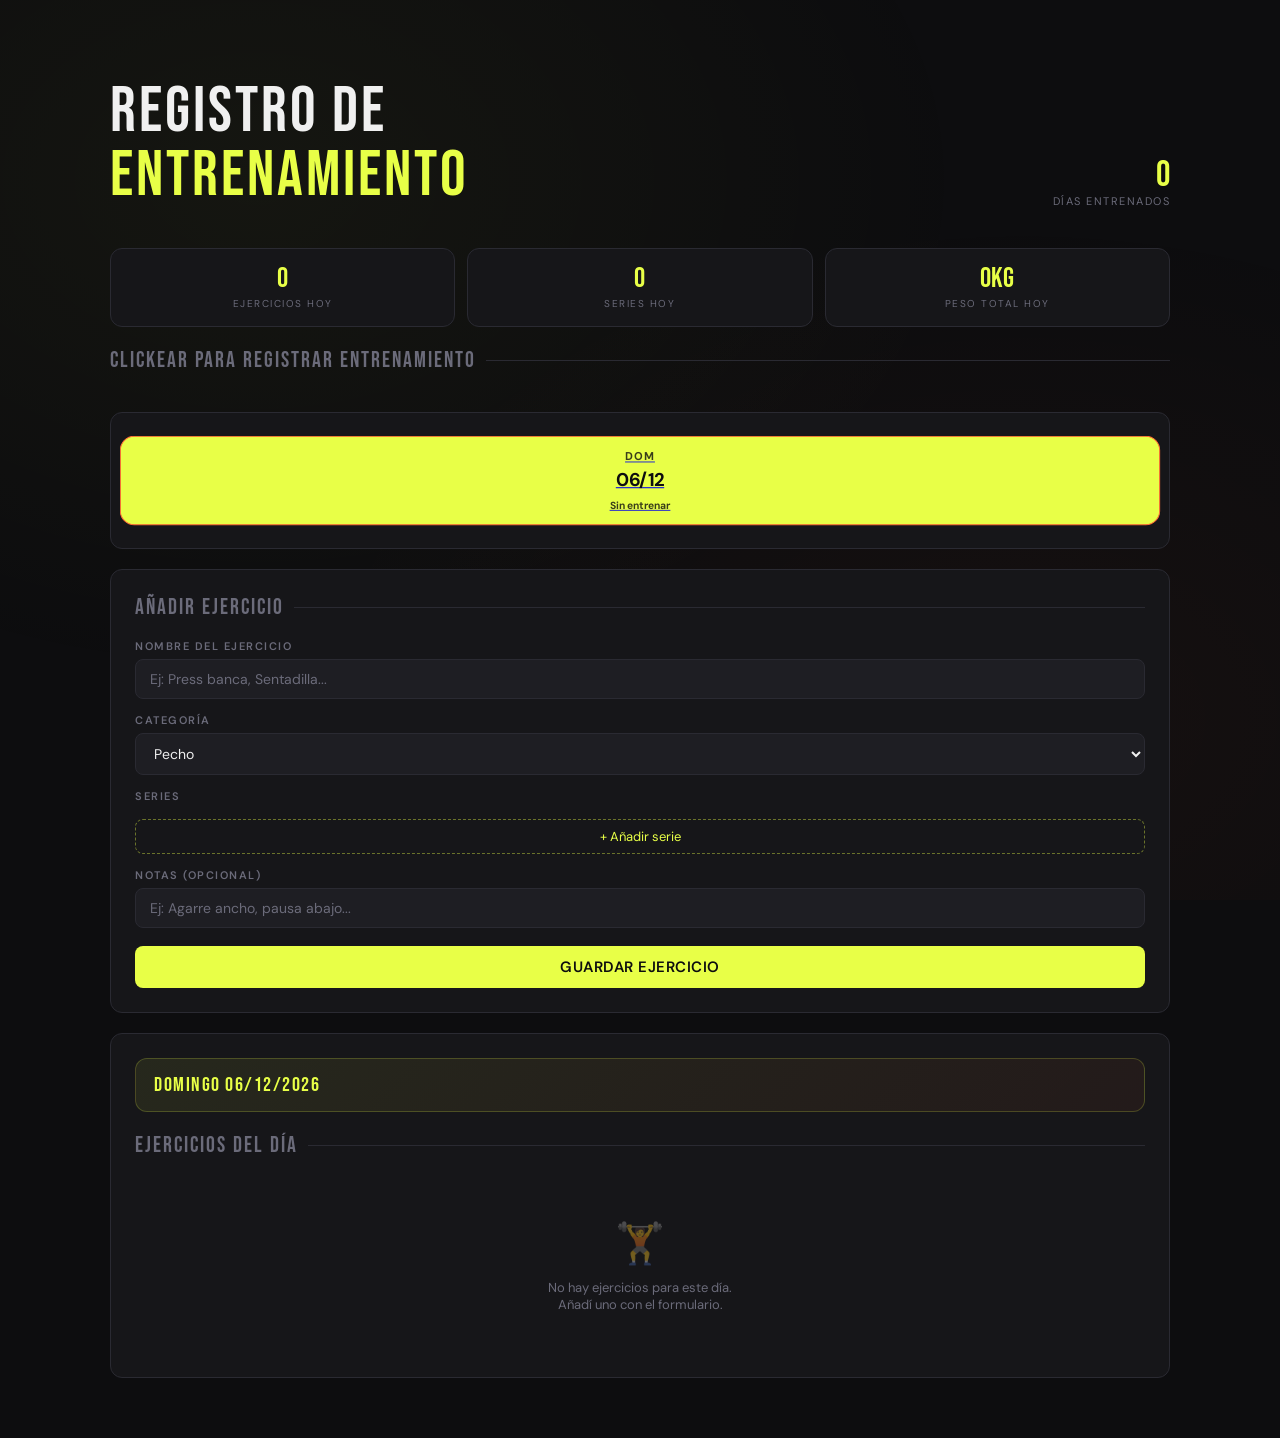
==== index.html @ 13c79526 "Saque del link el título registrar entrenamiento" ====
<!DOCTYPE html>
<html lang="es">
<head>
<meta charset="UTF-8" />
<meta name="viewport" content="width=device-width, initial-scale=1.0"/>
<title>SaveTraining</title>
<link href="https://fonts.googleapis.com/css2?family=Bebas+Neue&family=DM+Sans:wght@300;400;500;600&display=swap" rel="stylesheet"/>
<link rel="stylesheet" href="./styles.css">
</head>
<body>

<div class="app">
<header>
    <div class="logo">REGISTRO DE<span><br>ENTRENAMIENTO</span></div>
    <div class="header-stat">
    <div class="count" id="totalDays">0</div>
    <div class="label">Días entrenados</div>
    </div>
</header>

<div class="stats-bar">
    <div class="stat-pill">
    <div class="val" id="statExercises">0</div>
    <div class="lbl">Ejercicios hoy</div>
    </div>
    <div class="stat-pill">
    <div class="val" id="statSets">0</div>
    <div class="lbl">Series hoy</div>
    </div>
    <div class="stat-pill">
    <div class="val" id="statWeight">0kg</div>
    <div class="lbl">Peso total hoy</div>
    </div>
</div>

<div class="grid">
    <div class="section-title">Clickear para registrar entrenamiento</div>
    <a href="pages/registrarEntrenamiento.html">    
<div class="card" id="cardFecha">
    <div class="cal-grid" id="calGrid"></div>
</div>
</a>                                             



<div class="card">
    <div class="section-title">Añadir Ejercicio</div>
    <div class="form-group">
        <label>Nombre del ejercicio</label>
        <input type="text" id="exName" placeholder="Ej: Press banca, Sentadilla..."/>
</div>

    <div class="form-group">
        <label>Categoría</label>
        <select id="exCategory">
        <option value="Pecho">Pecho</option>
        <option value="Espalda">Espalda</option>
        <option value="Piernas">Piernas</option>
        <option value="Hombros">Hombros</option>
        <option value="Bíceps">Bíceps</option>
        <option value="Tríceps">Tríceps</option>
        <option value="Core">Core</option>
        <option value="Cardio">Cardio</option>
        <option value="Otro">Otro</option>
        </select>
    </div>

    <div class="form-group">
        <label>Series</label>
        <div class="sets-builder" id="setsBuilder"></div>
        <button class="btn-add-set" id="addSetBtn">+ Añadir serie</button>
    </div>

    <div class="form-group">
        <label>Notas (opcional)</label>
        <input type="text" id="exNotes" placeholder="Ej: Agarre ancho, pausa abajo..."/>
    </div>

    <button class="btn btn-primary" id="saveExBtn">GUARDAR EJERCICIO</button>
    </div>
</div>

<div class="card card-full" style="margin-top: 20px;">
    <div class="date-banner" id="dateBanner">
    <div class="date-label" id="selectedDateLabel">Selecciona un día</div>
    <div class="date-badge" id="trainedBadge" style="display:none">✓ DÍA ENTRENADO</div>
    </div>
    <div class="section-title">Ejercicios del día</div>
    <div class="exercise-list" id="exerciseList">
    <div class="empty-state">
        <div class="empty-icon">📅</div>
        <p>Selecciona un día en el calendario para ver o añadir ejercicios</p>
    </div>
    </div>
</div>
</div>

<!-- MODAL EDITAR -->
<div class="modal-overlay" id="editModal">
<div class="modal">
    <div class="modal-title">EDITAR EJERCICIO</div>
    <div class="form-group">
    <label>Nombre</label>
    <input type="text" id="editName"/>
    </div>
    <div class="form-group">
    <label>Categoría</label>
    <select id="editCategory">
        <option value="Pecho">Pecho</option>
        <option value="Espalda">Espalda</option>
        <option value="Piernas">Piernas</option>
        <option value="Hombros">Hombros</option>
        <option value="Bíceps">Bíceps</option>
        <option value="Tríceps">Tríceps</option>
        <option value="Core">Core</option>
        <option value="Cardio">Cardio</option>
        <option value="Otro">Otro</option>
    </select>
    </div>
    <div class="form-group">
    <label>Series</label>
    <div class="sets-builder" id="editSetsBuilder"></div>
    <button class="btn-add-set" id="editAddSetBtn">+ Añadir serie</button>
    </div>
    <div class="form-group">
    <label>Notas</label>
    <input type="text" id="editNotes"/>
    </div>
    <div class="modal-actions">
    <button class="btn btn-secondary" id="cancelEdit">Cancelar</button>
    <button class="btn btn-primary" style="flex:2" id="confirmEdit">GUARDAR CAMBIOS</button>
    </div>
</div>
</div>

<div class="toast" id="toast"></div>

<script src="./main.js"></script>
</body>
</html>
---- styles.css ----
:root {
--bg: #0d0d0f;
--surface: #161619;
--surface2: #1e1e23;
--border: #2a2a32;
--accent: #e8ff47;
--accent2: #ff6b35;
--text: #f0f0f0;
--text-muted: #6b6b7a;
--green: #4ade80;
--red: #f87171;
--radius: 12px;

    }

    * { box-sizing: border-box; margin: 0; padding: 0; }

    body {
    background: var(--bg);
    color: var(--text);
    font-family: 'DM Sans', sans-serif;
    min-height: 100vh;
    overflow-x: hidden;
    }

    body::before {
    content: '';
    position: fixed;
    inset: 0;
    background: radial-gradient(ellipse at 20% 20%, rgba(232,255,71,0.04) 0%, transparent 50%),
    radial-gradient(ellipse at 80% 80%, rgba(255,107,53,0.04) 0%, transparent 50%);
    pointer-events: none;
    z-index: 0;
    }

    .app {
    position: relative;
    z-index: 1;
    max-width: 1100px;
    margin: 0 auto;
    padding: 80px 20px 60px;
    }

    header {
    display: flex;
    align-items: flex-end;
    justify-content: space-between;
    margin-bottom: 40px;
    flex-wrap: wrap;
    gap: 12px;
    }

    .logo {
    font-family: 'Bebas Neue', sans-serif;
    font-size: clamp(38px, 7vw, 64px);
    letter-spacing: 3px;
    line-height: 1;
    color: var(--text);
    }

    .logo span { color: var(--accent); }

    .header-stat { text-align: right; }

    .header-stat .count {
    font-family: 'Bebas Neue', sans-serif;
    font-size: 36px;
    color: var(--accent);
    line-height: 1;
    }

    .header-stat .label {
    font-size: 11px;
    color: var(--text-muted);
    text-transform: uppercase;
    letter-spacing: 1.5px;
    }

    .grid {
    display: grid;
    grid-template-columns: 1fr;
    gap: 20px;
    }

    @media (max-width: 700px) {
    .grid { grid-template-columns: 1fr; }
    }

    .card {
    background: var(--surface);
    border: 1px solid var(--border);
    border-radius: var(--radius);
    padding: 24px;
    }

    .card-full { grid-column: 1 / -1; 
    }

    .section-title {
    font-family: 'Bebas Neue', sans-serif;
    font-size: 22px;
    letter-spacing: 2px;
    color: var(--text-muted);
    margin-bottom: 18px;
    display: flex;
    align-items: center;
    gap: 10px;
    }

    .section-title::after {
    content: '';
    flex: 1;
    height: 1px;
    background: var(--border);
    }

    .calendar-header {
    display: flex;
    align-items: center;
    justify-content: space-between;
    margin-bottom: 16px;
    }

    .cal-nav {
    background: var(--surface2);
    border: 1px solid var(--border);
    color: var(--text);
    width: 32px;
    height: 32px;
    border-radius: 8px;
    cursor: pointer;
    font-size: 16px;
    display: flex;
    align-items: center;
    justify-content: center;
    transition: all 0.15s;
    }

    .cal-nav:hover {
    border-color: var(--accent);
    color: var(--accent);
    }

    .cal-month {
    font-family: 'Bebas Neue', sans-serif;
    font-size: 22px;
    letter-spacing: 2px;
    color: var(--text);
    }

    .cal-grid {
    display: flex;
    flex-direction: column;
    gap: 10px;
}

    .cal-day-name {
    text-align: center;
    font-size: 10px;
    color: var(--text-muted);
    text-transform: uppercase;
    letter-spacing: 1px;
    padding: 4px 0 8px;
    font-weight: 600;
    }

    .cal-day {
    width: 100%;
    min-height: auto;
    display: flex;
    flex-direction: column;
    align-items: center;
    justify-content: center;

    background: var(--surface2);
    border: 1px solid var(--border);
    border-radius: 14px;
    cursor: pointer;
    transition: all 0.15s ease;
}

    .cal-day:hover {
    border-color: var(--accent);
    transform: translateY(-2px);
}

    .cal-day.empty { cursor: default; }

    .cal-day.trained {
    background: rgba(232,255,71,0.15);
    border-color: var(--accent);
    color: var(--accent);
    font-weight: 600;
    }

    .cal-day.trained::after {
    content: '●';
    position: absolute;
    bottom: 3px;
    font-size: 5px;
    color: var(--accent);
    }

    .cal-day.today {
    border-color: var(--accent2);
    color: var(--accent2);
    }

    .cal-day.selected {
    background: var(--accent);
    color: #0d0d0f;
    font-weight: 700;
    border-color: var(--accent);
    }

    .cal-day.selected::after { display: none; }

    .form-group { margin-bottom: 14px; }

    label {
    display: block;
    font-size: 11px;
    color: var(--text-muted);
    text-transform: uppercase;
    letter-spacing: 1.5px;
    margin-bottom: 6px;
    font-weight: 600;
    }

    input, select, textarea {
    width: 100%;
    background: var(--surface2);
    border: 1px solid var(--border);
    border-radius: 8px;
    color: var(--text);
    font-family: 'DM Sans', sans-serif;
    font-size: 14px;
    padding: 10px 14px;
    transition: border-color 0.15s;
    outline: none;
    }

    input:focus, select:focus, textarea:focus {
    border-color: var(--accent);
    }

    input::placeholder { color: var(--text-muted); }
    select option { background: var(--surface2); }

    .form-row {
    display: grid;
    grid-template-columns: 1fr 1fr 1fr;
    gap: 10px;
    }

    @media (max-width: 500px) {
    .form-row { grid-template-columns: 1fr 1fr; }
    }

    .btn {
    padding: 11px 22px;
    border-radius: 8px;
    border: none;
    cursor: pointer;
    font-family: 'DM Sans', sans-serif;
    font-size: 14px;
    font-weight: 600;
    transition: all 0.15s;
    letter-spacing: 0.5px;
    }

    .btn-primary {
    background: var(--accent);
    color: #0d0d0f;
    width: 100%;
    margin-top: 4px;
    font-size: 15px;
    }

    .btn-primary:hover {
    background: #d4eb30;
    transform: translateY(-1px);
    }

    .btn-sm {
    padding: 5px 12px;
    font-size: 12px;
    border-radius: 6px;
    }

    .btn-danger {
    background: rgba(248,113,113,0.12);
    color: var(--red);
    border: 1px solid rgba(248,113,113,0.25);
    }

    .btn-danger:hover { background: rgba(248,113,113,0.2); }

    .btn-edit {
    background: rgba(232,255,71,0.1);
    color: var(--accent);
    border: 1px solid rgba(232,255,71,0.2);
    }

    .btn-edit:hover { background: rgba(232,255,71,0.2); }

    .date-banner {
    background: linear-gradient(135deg, rgba(232,255,71,0.08), rgba(255,107,53,0.06));
    border: 1px solid rgba(232,255,71,0.2);
    border-radius: var(--radius);
    padding: 14px 18px;
    margin-bottom: 20px;
    display: flex;
    align-items: center;
    justify-content: space-between;
    flex-wrap: wrap;
    gap: 8px;
    }

    .date-banner .date-label {
    font-family: 'Bebas Neue', sans-serif;
    font-size: 20px;
    letter-spacing: 1.5px;
    color: var(--accent);
    }

    .date-badge {
    font-size: 11px;
    background: rgba(74,222,128,0.12);
    color: var(--green);
    border: 1px solid rgba(74,222,128,0.25);
    padding: 3px 10px;
    border-radius: 20px;
    font-weight: 600;
    }

    .exercise-list {
    display: flex;
    flex-direction: column;
    gap: 12px;
    }

    .exercise-item {
    background: var(--surface2);
    border: 1px solid var(--border);
    border-radius: var(--radius);
    padding: 16px;
    transition: border-color 0.15s;
    animation: slideIn 0.3s ease;
    }

    @keyframes slideIn {
    from { opacity: 0; transform: translateY(-8px); }
    to { opacity: 1; transform: translateY(0); }
    }

    .exercise-item-header {
    display: flex;
    align-items: center;
    justify-content: space-between;
    margin-bottom: 10px;
    gap: 8px;
    }

    .exercise-name {
    font-weight: 600;
    font-size: 15px;
    color: var(--text);
    }

    .exercise-category {
    font-size: 10px;
    padding: 2px 8px;
    border-radius: 20px;
    background: rgba(255,107,53,0.12);
    color: var(--accent2);
    border: 1px solid rgba(255,107,53,0.2);
    text-transform: uppercase;
    letter-spacing: 1px;
    font-weight: 600;
    }

    .exercise-actions { display: flex; gap: 6px; }

    .sets-grid {
    display: grid;
    grid-template-columns: repeat(auto-fill, minmax(140px, 1fr));
    gap: 8px;
    }

    .set-chip {
    background: var(--surface);
    border: 1px solid var(--border);
    border-radius: 8px;
    padding: 8px 12px;
    font-size: 12px;
    }

    .set-chip .set-num {
    font-size: 10px;
    color: var(--text-muted);
    text-transform: uppercase;
    letter-spacing: 1px;
    margin-bottom: 2px;
    }

    .set-chip .set-data { color: var(--text); font-weight: 500; }
    .set-chip .set-data span { color: var(--accent); font-weight: 700; }

    .empty-state {
    text-align: center;
    padding: 40px 20px;
    color: var(--text-muted);
    }

    .empty-icon { font-size: 40px; margin-bottom: 10px; opacity: 0.4; }
    .empty-state p { font-size: 13px; }

    .stats-bar {
    display: grid;
    grid-template-columns: repeat(3, 1fr);
    gap: 12px;
    margin-bottom: 20px;
    }

    .stat-pill {
    background: var(--surface);
    border: 1px solid var(--border);
    border-radius: var(--radius);
    padding: 16px;
    text-align: center;
    }

    .stat-pill .val {
    font-family: 'Bebas Neue', sans-serif;
    font-size: 28px;
    color: var(--accent);
    line-height: 1;
    }

    .stat-pill .lbl {
    font-size: 10px;
    color: var(--text-muted);
    text-transform: uppercase;
    letter-spacing: 1.5px;
    margin-top: 4px;
    }

    .modal-overlay {
    position: fixed;
    inset: 0;
    background: rgba(0,0,0,0.75);
    display: none;
    align-items: center;
    justify-content: center;
    z-index: 100;
    padding: 20px;
    }

    .modal-overlay.open { display: flex; }

    .modal {
    background: var(--surface);
    border: 1px solid var(--border);
    border-radius: 16px;
    padding: 28px;
    width: 100%;
    max-width: 480px;
    animation: modalIn 0.25s ease;
    }

    @keyframes modalIn {
    from { opacity: 0; transform: scale(0.95); }
    to { opacity: 1; transform: scale(1); }
    }

    .modal-title {
    font-family: 'Bebas Neue', sans-serif;
    font-size: 24px;
    letter-spacing: 2px;
    margin-bottom: 20px;
    }

    .modal-actions {
    display: flex;
    gap: 10px;
    margin-top: 18px;
    }

    .btn-secondary {
    flex: 1;
    background: var(--surface2);
    color: var(--text);
    border: 1px solid var(--border);
    }

    .btn-secondary:hover { border-color: var(--text-muted); }

    .sets-builder { margin-top: 12px; }

    .set-row {
    display: grid;
    grid-template-columns: auto 1fr 1fr auto;
    gap: 8px;
    align-items: center;
    margin-bottom: 8px;
    }

    .set-label {
    font-size: 12px;
    color: var(--text-muted);
    font-weight: 600;
    min-width: 36px;
    }

    .btn-add-set {
    background: transparent;
    color: var(--accent);
    border: 1px dashed rgba(232,255,71,0.4);
    border-radius: 8px;
    width: 100%;
    padding: 8px;
    margin-top: 4px;
    cursor: pointer;
    font-family: 'DM Sans', sans-serif;
    font-size: 13px;
    transition: all 0.15s;
    }

    .btn-add-set:hover {
    border-color: var(--accent);
    background: rgba(232,255,71,0.05);
    }

    .btn-remove-set {
    background: transparent;
    border: none;
    color: var(--text-muted);
    cursor: pointer;
    font-size: 16px;
    padding: 2px 4px;
    transition: color 0.15s;
    }

    .btn-remove-set:hover { color: var(--red); }

    .toast {
    position: fixed;
    bottom: 24px;
    right: 24px;
    background: var(--accent);
    color: #0d0d0f;
    padding: 12px 20px;
    border-radius: 10px;
    font-weight: 600;
    font-size: 14px;
    z-index: 200;
    transform: translateY(80px);
    opacity: 0;
    transition: all 0.3s ease;
    }

    .toast.show {
    transform: translateY(0);
    opacity: 1;
    }

    /* =========================
   SEMANA - CALENDARIO NUEVO
   ========================= */

/* ficha de día */
.cal-day {
    background: var(--surface2);
    border: 1px solid var(--border);
    border-radius: 14px;
    padding: 12px 8px;
    cursor: pointer;
    transition: all 0.15s ease;

    display: flex;
    flex-direction: column;
    align-items: center;
    justify-content: center;

    min-height: auto;
    position: relative;
}

/* hover */
.cal-day:hover {
    border-color: var(--accent);
    transform: translateY(-2px);
}

/* nombre del día (Lun, Mar...) */
.day-name {
    font-size: 11px;
    color: var(--text-muted);
    text-transform: uppercase;
    letter-spacing: 1px;
    margin-bottom: 4px;
}

/* número del día */
.day-number {
    font-size: 18px;
    font-weight: 700;
    color: var(black);
}

/* estado (sin entrenar / entrenado / etc) */
.day-status {
    font-size: 10px;
    margin-top: 6px;
    color: var(--text-muted);
}

/* seleccionado */
.cal-day.selected {
    background: var(--accent);
    color: #0d0d0f;
    border-color: var(--accent);
    transform: scale(1.03);
}

/* cuando está seleccionado ajusta textos */
.cal-day.selected .day-name,
.cal-day.selected .day-status {
    color: #0d0d0f;
    opacity: 0.8;
}

/* entrenado (lo usarás después con JS) */
.cal-day.trained {
    border-color: var(--green);
    background: rgba(74, 222, 128, 0.08);
}

/* hoy */
.cal-day.today {
    border-color: var(--accent2);
}

.navbar {
  position: fixed;
  top: 0;
  left: 0;
  right: 0;
  background: var(--surface);
  border-bottom: 1px solid var(--border);
  padding: 14px 20px;
  z-index: 50;
}

.nav-link {
  color: var(--accent);
  text-decoration: none;
  font-weight: 600;
  font-size: 14px;
  letter-spacing: 1px;
}

.nav-link:hover {
  color: var(--text);
}
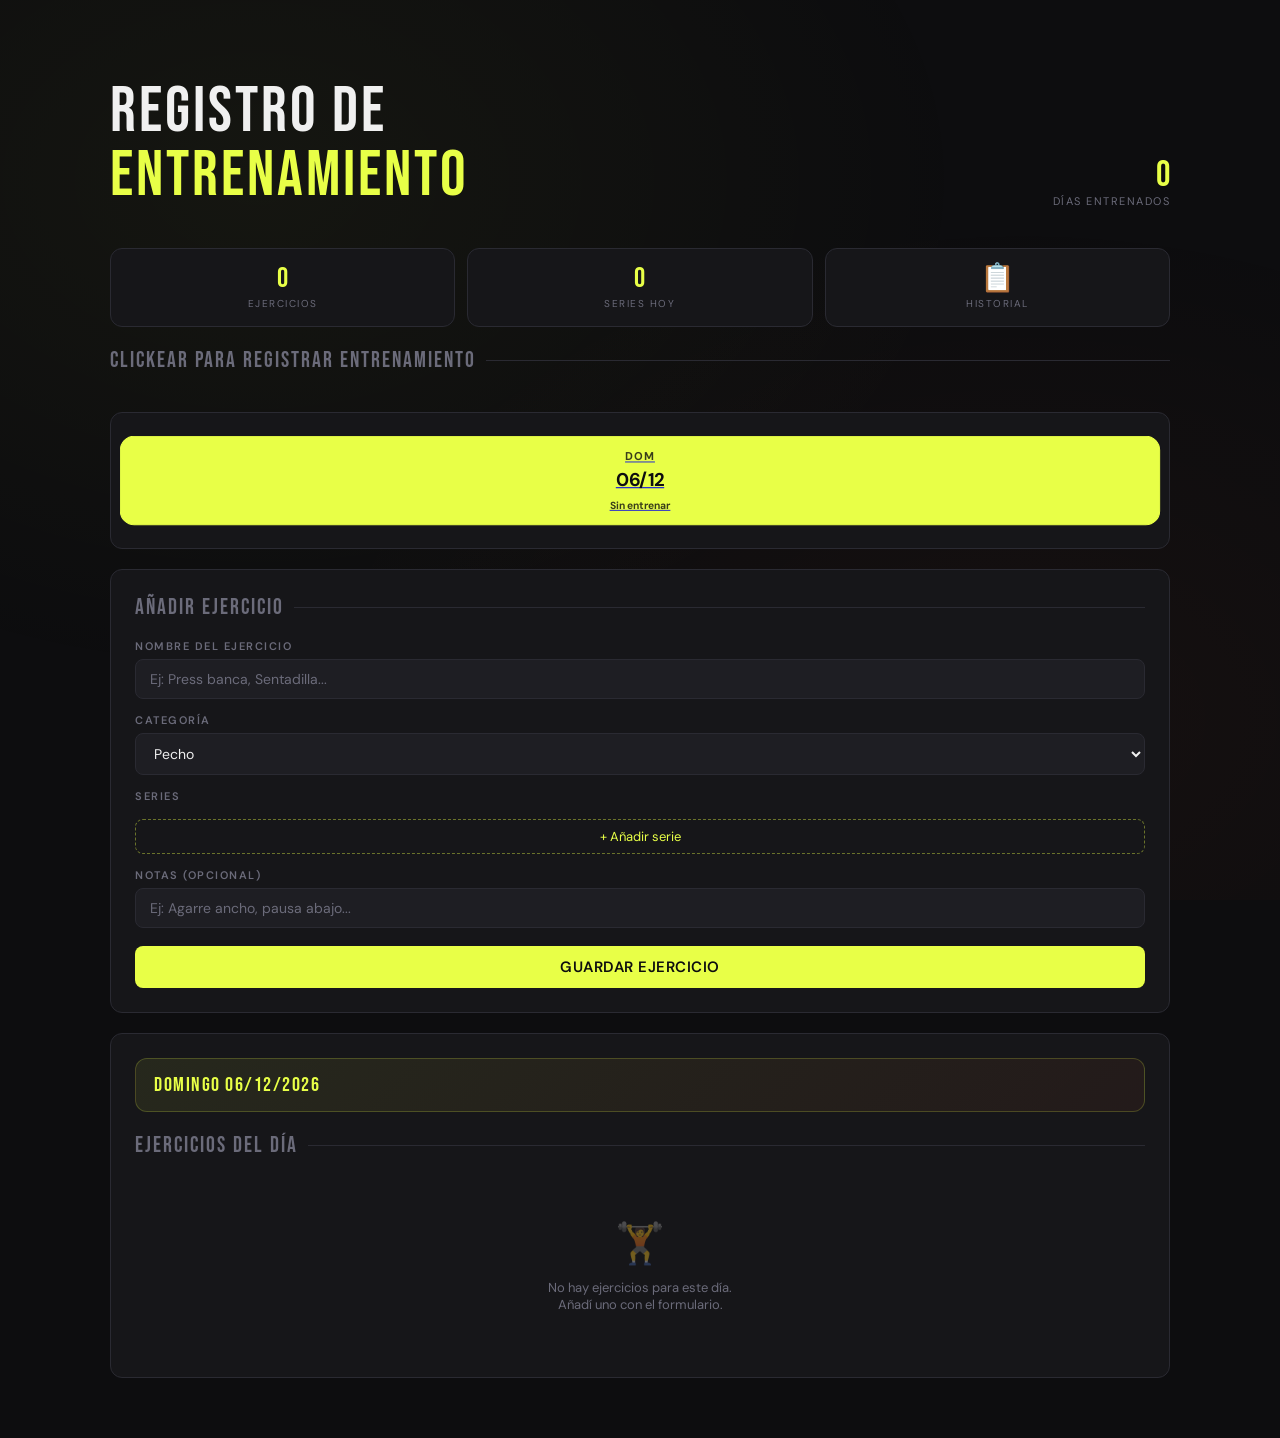
==== commit 87a8f8cc: "varios cambios de app" ====
--- a/index.html
+++ b/index.html
@@ -20,17 +20,19 @@
 
 <div class="stats-bar">
     <div class="stat-pill">
-    <div class="val" id="statExercises">0</div>
-    <div class="lbl">Ejercicios hoy</div>
+        <div class="val" id="statExercises">0</div>
+        <div class="lbl">Ejercicios</div>
     </div>
     <div class="stat-pill">
-    <div class="val" id="statSets">0</div>
-    <div class="lbl">Series hoy</div>
+        <div class="val" id="statSets">0</div>
+        <div class="lbl">Series hoy</div>
     </div>
-    <div class="stat-pill">
-    <div class="val" id="statWeight">0kg</div>
-    <div class="lbl">Peso total hoy</div>
-    </div>
+    <a href="pages/historialEntrenamientos.html" style="text-decoration:none">
+        <div class="stat-pill">
+            <div class="val">📋</div>
+            <div class="lbl">Historial</div>
+        </div>
+    </a>
 </div>
 
 <div class="grid">
--- a/styles.css
+++ b/styles.css
@@ -186,13 +186,6 @@
 
     .cal-day.empty { cursor: default; }
 
-    .cal-day.trained {
-    background: rgba(232,255,71,0.15);
-    border-color: var(--accent);
-    color: var(--accent);
-    font-weight: 600;
-    }
-
     .cal-day.trained::after {
     content: '●';
     position: absolute;
@@ -663,4 +656,12 @@
 
 .nav-link:hover {
   color: var(--text);
+}
+
+.cal-day.selected,
+.cal-day.selected.trained,
+.cal-day.selected.today {
+    background: var(--accent) !important;
+    border-color: var(--accent) !important;
+    color: #0d0d0f !important;
 }
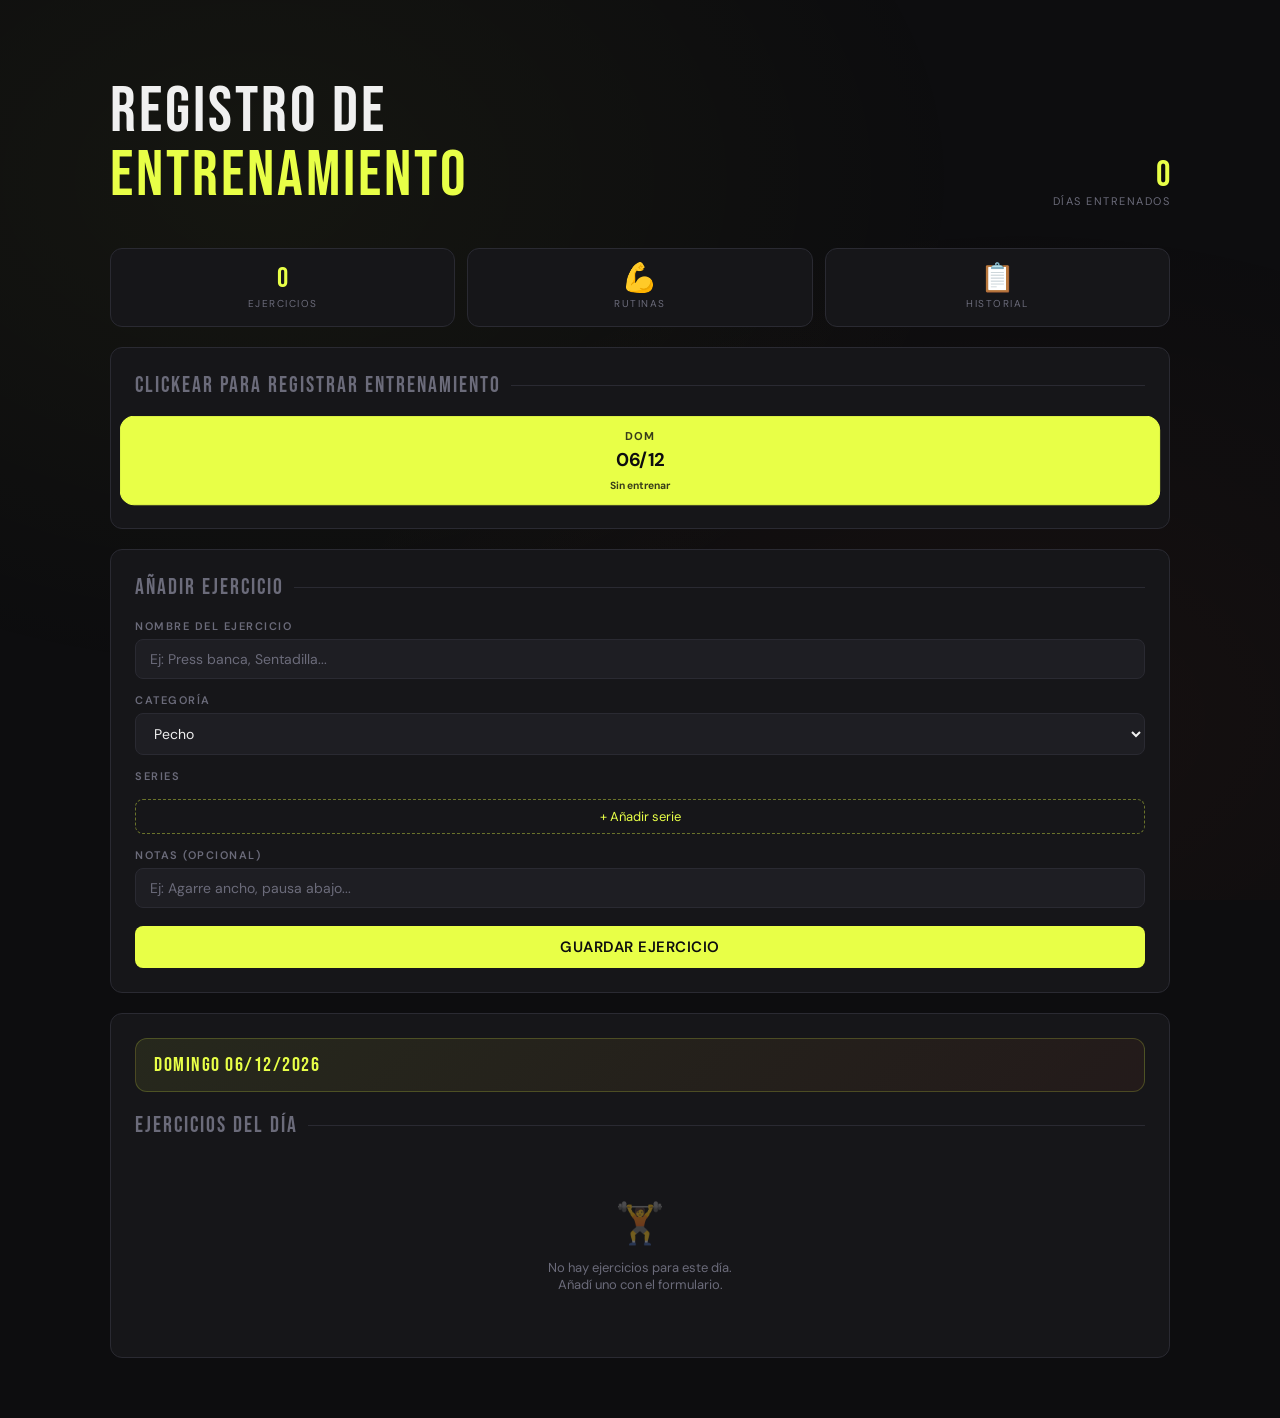
==== commit bb06b00e: "Creación de rutinas" ====
--- a/index.html
+++ b/index.html
@@ -23,10 +23,12 @@
         <div class="val" id="statExercises">0</div>
         <div class="lbl">Ejercicios</div>
     </div>
+    <a href="pages/rutinas.html" style="text-decoration:none">
     <div class="stat-pill">
-        <div class="val" id="statSets">0</div>
-        <div class="lbl">Series hoy</div>
+        <div class="val">💪</div>
+        <div class="lbl">Rutinas</div>
     </div>
+</a>
     <a href="pages/historialEntrenamientos.html" style="text-decoration:none">
         <div class="stat-pill">
             <div class="val">📋</div>
@@ -36,12 +38,10 @@
 </div>
 
 <div class="grid">
-    <div class="section-title">Clickear para registrar entrenamiento</div>
-    <a href="pages/registrarEntrenamiento.html">    
-<div class="card" id="cardFecha">
-    <div class="cal-grid" id="calGrid"></div>
-</div>
-</a>                                             
+    <div class="card" id="cardFecha">
+        <div class="section-title">Clickear para registrar entrenamiento</div>
+        <div class="cal-grid" id="calGrid"></div>
+    </div>                                            
 
 
 
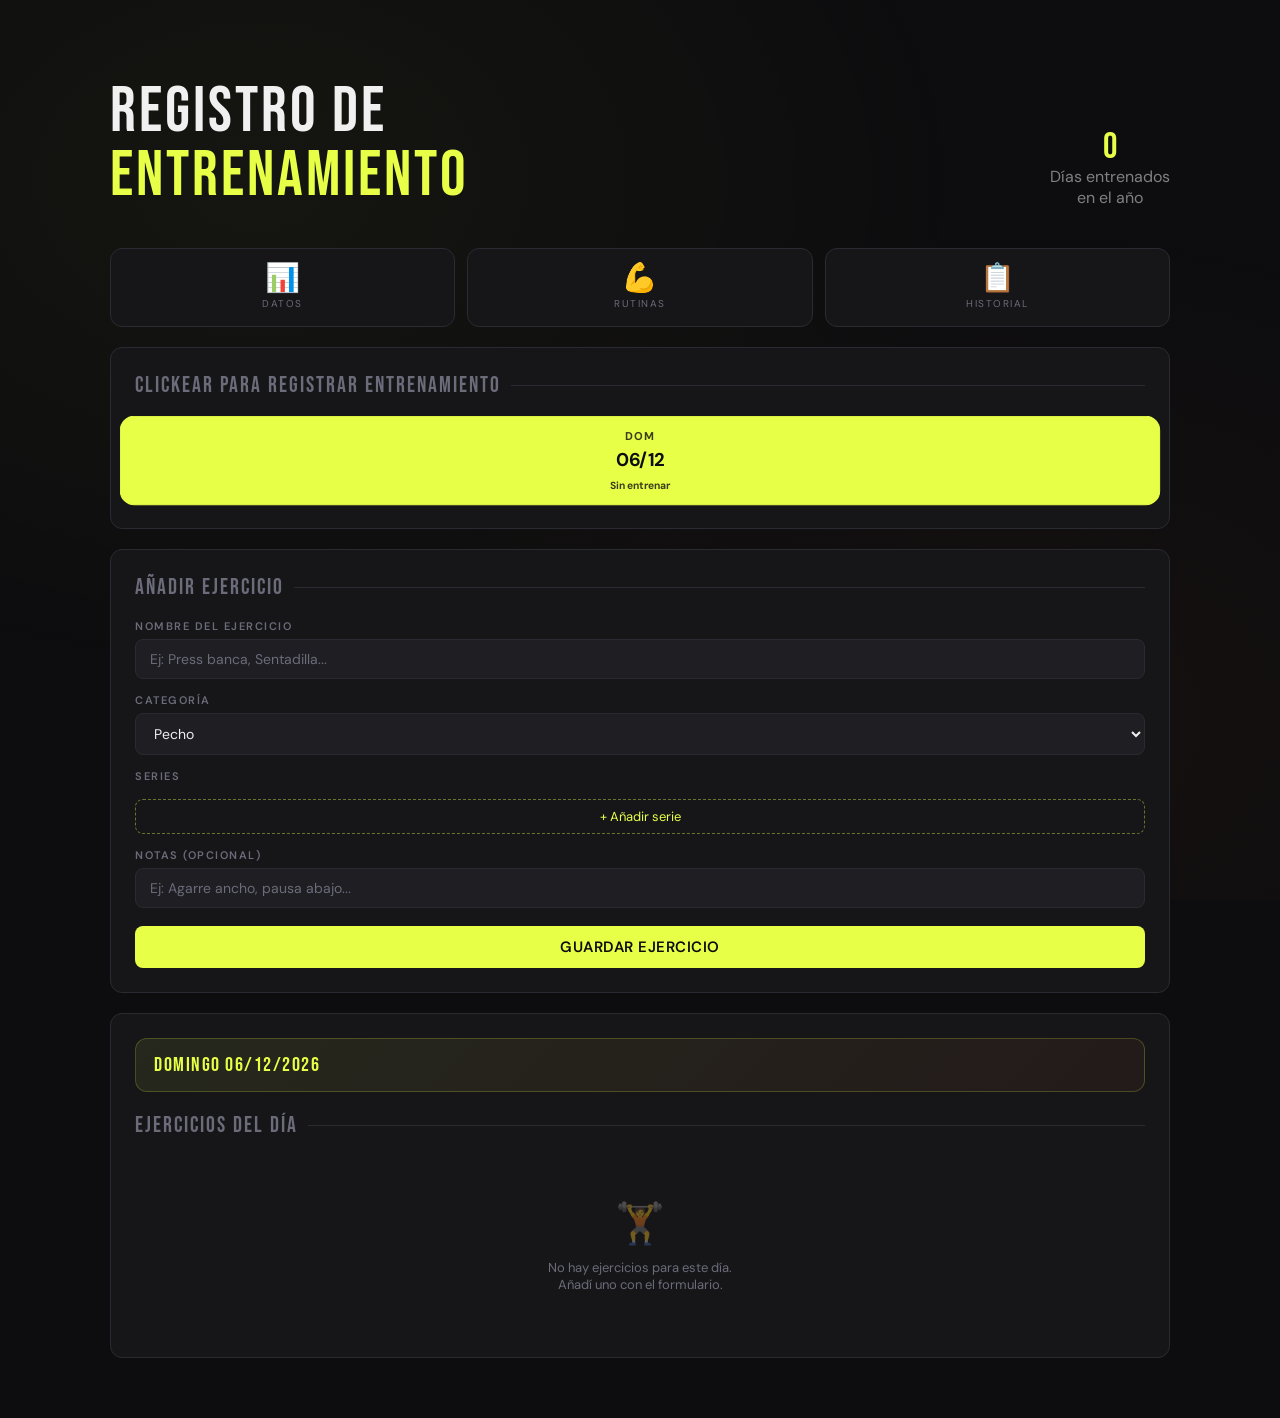
==== commit a5725936: "Agregué la card Datos" ====
--- a/index.html
+++ b/index.html
@@ -14,27 +14,29 @@
     <div class="logo">REGISTRO DE<span><br>ENTRENAMIENTO</span></div>
     <div class="header-stat">
     <div class="count" id="totalDays">0</div>
-    <div class="label">Días entrenados</div>
+    <div class="label-dias-entrenados">Días entrenados <br>en el año</div>
     </div>
 </header>
 
 <div class="stats-bar">
+  <a href="pages/datos.html" style="text-decoration:none">
     <div class="stat-pill">
-        <div class="val" id="statExercises">0</div>
-        <div class="lbl">Ejercicios</div>
+      <div class="val">📊</div>
+      <div class="lbl">Datos</div>
     </div>
-    <a href="pages/rutinas.html" style="text-decoration:none">
+  </a>
+  <a href="pages/rutinas.html" style="text-decoration:none">
     <div class="stat-pill">
-        <div class="val">💪</div>
-        <div class="lbl">Rutinas</div>
+      <div class="val">💪</div>
+      <div class="lbl">Rutinas</div>
     </div>
-</a>
-    <a href="pages/historialEntrenamientos.html" style="text-decoration:none">
-        <div class="stat-pill">
-            <div class="val">📋</div>
-            <div class="lbl">Historial</div>
-        </div>
-    </a>
+  </a>
+  <a href="pages/historialEntrenamientos.html" style="text-decoration:none">
+    <div class="stat-pill">
+      <div class="val">📋</div>
+      <div class="lbl">Historial</div>
+    </div>
+  </a>
 </div>
 
 <div class="grid">
--- a/styles.css
+++ b/styles.css
@@ -664,4 +664,13 @@
     background: var(--accent) !important;
     border-color: var(--accent) !important;
     color: #0d0d0f !important;
+}
+
+#totalDays{
+    text-align:center;
+}
+
+.label-dias-entrenados{
+    text-align:center;
+    color:grey;
 }
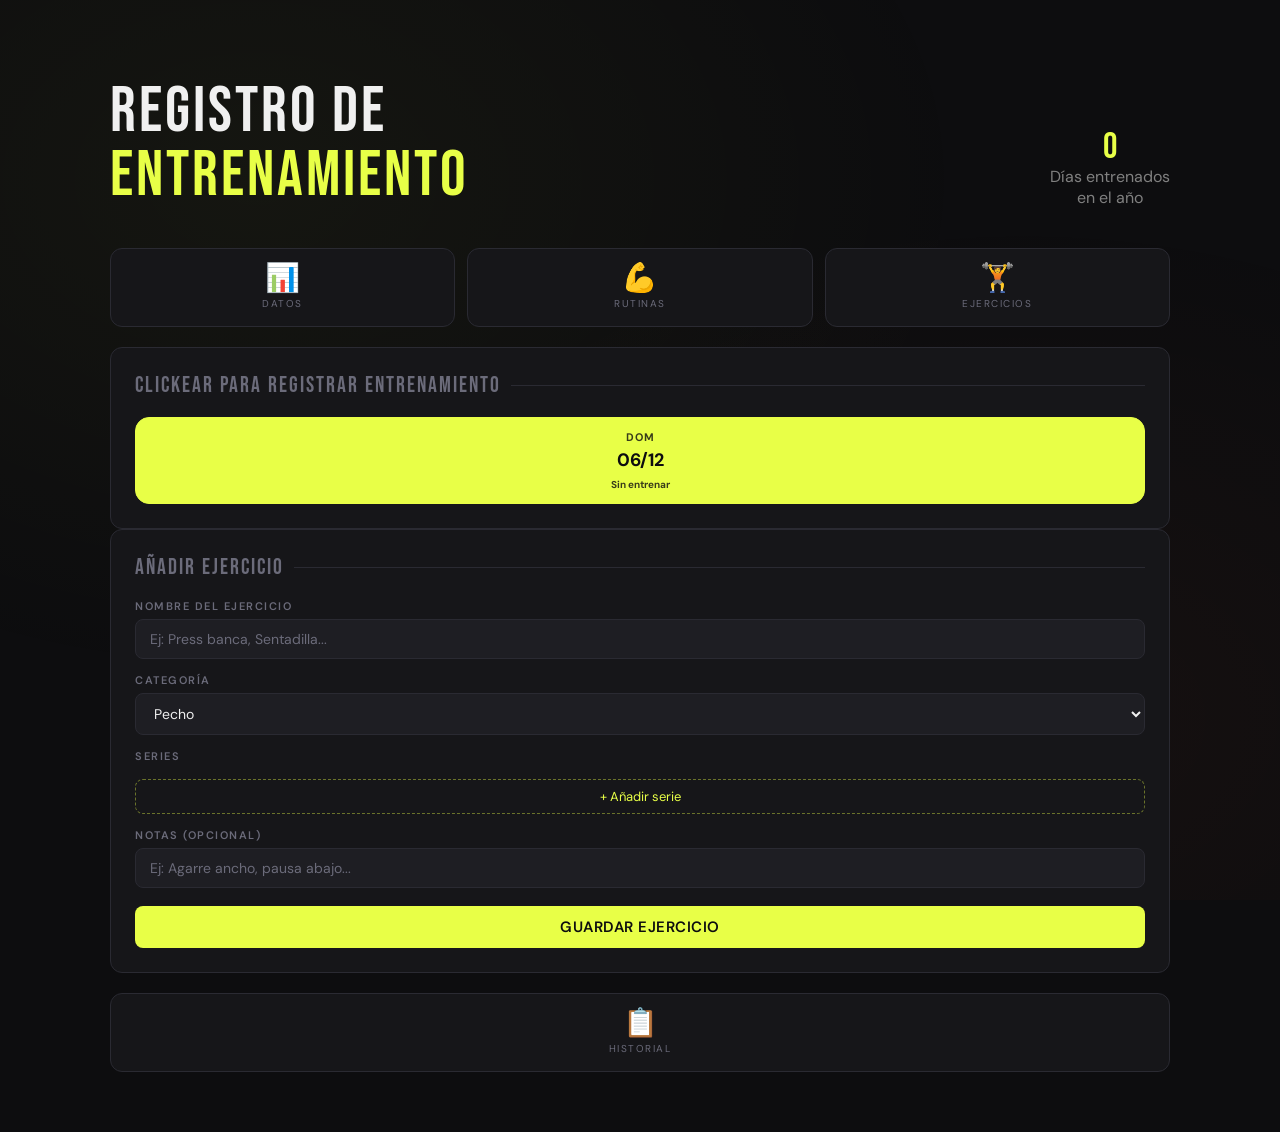
==== commit 5585fd99: "Cambios de ubicación" ====
--- a/index.html
+++ b/index.html
@@ -33,8 +33,8 @@
   </a>
   <a href="pages/historialEntrenamientos.html" style="text-decoration:none">
     <div class="stat-pill">
-      <div class="val">📋</div>
-      <div class="lbl">Historial</div>
+      <div class="val">🏋️</div>
+      <div class="lbl">Ejercicios</div>
     </div>
   </a>
 </div>
@@ -43,60 +43,49 @@
     <div class="card" id="cardFecha">
         <div class="section-title">Clickear para registrar entrenamiento</div>
         <div class="cal-grid" id="calGrid"></div>
-    </div>                                            
-
-
-
-<div class="card">
-    <div class="section-title">Añadir Ejercicio</div>
-    <div class="form-group">
-        <label>Nombre del ejercicio</label>
-        <input type="text" id="exName" placeholder="Ej: Press banca, Sentadilla..."/>
+    </div>
 </div>
-
-    <div class="form-group">
-        <label>Categoría</label>
-        <select id="exCategory">
-        <option value="Pecho">Pecho</option>
-        <option value="Espalda">Espalda</option>
-        <option value="Piernas">Piernas</option>
-        <option value="Hombros">Hombros</option>
-        <option value="Bíceps">Bíceps</option>
-        <option value="Tríceps">Tríceps</option>
-        <option value="Core">Core</option>
-        <option value="Cardio">Cardio</option>
-        <option value="Otro">Otro</option>
-        </select>
-    </div>
-
-    <div class="form-group">
-        <label>Series</label>
-        <div class="sets-builder" id="setsBuilder"></div>
-        <button class="btn-add-set" id="addSetBtn">+ Añadir serie</button>
-    </div>
-
-    <div class="form-group">
-        <label>Notas (opcional)</label>
-        <input type="text" id="exNotes" placeholder="Ej: Agarre ancho, pausa abajo..."/>
-    </div>
-
-    <button class="btn btn-primary" id="saveExBtn">GUARDAR EJERCICIO</button>
+<div class="grid">
+    <div class="card">
+        <div class="section-title">Añadir Ejercicio</div>
+        <div class="form-group">
+            <label>Nombre del ejercicio</label>
+            <input type="text" id="exName" placeholder="Ej: Press banca, Sentadilla..."/>
+        </div>
+        <div class="form-group">
+            <label>Categoría</label>
+            <select id="exCategory">
+            <option value="Pecho">Pecho</option>
+            <option value="Espalda">Espalda</option>
+            <option value="Piernas">Piernas</option>
+            <option value="Hombros">Hombros</option>
+            <option value="Bíceps">Bíceps</option>
+            <option value="Tríceps">Tríceps</option>
+            <option value="Core">Core</option>
+            <option value="Cardio">Cardio</option>
+            <option value="Otro">Otro</option>
+            </select>
+        </div>
+        <div class="form-group">
+            <label>Series</label>
+            <div class="sets-builder" id="setsBuilder"></div>
+            <button class="btn-add-set" id="addSetBtn">+ Añadir serie</button>
+        </div>
+        <div class="form-group">
+            <label>Notas (opcional)</label>
+            <input type="text" id="exNotes" placeholder="Ej: Agarre ancho, pausa abajo..."/>
+        </div>
+        <button class="btn btn-primary" id="saveExBtn">GUARDAR EJERCICIO</button>
     </div>
 </div>
 
-<div class="card card-full" style="margin-top: 20px;">
-    <div class="date-banner" id="dateBanner">
-    <div class="date-label" id="selectedDateLabel">Selecciona un día</div>
-    <div class="date-badge" id="trainedBadge" style="display:none">✓ DÍA ENTRENADO</div>
-    </div>
-    <div class="section-title">Ejercicios del día</div>
-    <div class="exercise-list" id="exerciseList">
-    <div class="empty-state">
-        <div class="empty-icon">📅</div>
-        <p>Selecciona un día en el calendario para ver o añadir ejercicios</p>
-    </div>
-    </div>
-</div>
+<a href="pages/historialEntrenamientos.html" style="text-decoration:none">
+  <div class="stat-pill card-full" style="margin-top:20px">
+    <div class="val">📋</div>
+    <div class="lbl">Historial</div>
+  </div>
+</a>
+
 </div>
 
 <!-- MODAL EDITAR -->
--- a/styles.css
+++ b/styles.css
@@ -1,638 +1,654 @@
 :root {
---bg: #0d0d0f;
---surface: #161619;
---surface2: #1e1e23;
---border: #2a2a32;
---accent: #e8ff47;
---accent2: #ff6b35;
---text: #f0f0f0;
---text-muted: #6b6b7a;
---green: #4ade80;
---red: #f87171;
---radius: 12px;
-
-    }
-
-    * { box-sizing: border-box; margin: 0; padding: 0; }
-
-    body {
-    background: var(--bg);
-    color: var(--text);
-    font-family: 'DM Sans', sans-serif;
-    min-height: 100vh;
-    overflow-x: hidden;
-    }
-
-    body::before {
-    content: '';
-    position: fixed;
-    inset: 0;
-    background: radial-gradient(ellipse at 20% 20%, rgba(232,255,71,0.04) 0%, transparent 50%),
-    radial-gradient(ellipse at 80% 80%, rgba(255,107,53,0.04) 0%, transparent 50%);
-    pointer-events: none;
-    z-index: 0;
-    }
-
-    .app {
-    position: relative;
-    z-index: 1;
-    max-width: 1100px;
-    margin: 0 auto;
-    padding: 80px 20px 60px;
-    }
-
-    header {
-    display: flex;
-    align-items: flex-end;
-    justify-content: space-between;
-    margin-bottom: 40px;
-    flex-wrap: wrap;
-    gap: 12px;
-    }
-
-    .logo {
-    font-family: 'Bebas Neue', sans-serif;
-    font-size: clamp(38px, 7vw, 64px);
-    letter-spacing: 3px;
-    line-height: 1;
-    color: var(--text);
-    }
-
-    .logo span { color: var(--accent); }
-
-    .header-stat { text-align: right; }
-
-    .header-stat .count {
-    font-family: 'Bebas Neue', sans-serif;
-    font-size: 36px;
-    color: var(--accent);
-    line-height: 1;
-    }
-
-    .header-stat .label {
-    font-size: 11px;
-    color: var(--text-muted);
-    text-transform: uppercase;
-    letter-spacing: 1.5px;
-    }
-
-    .grid {
-    display: grid;
-    grid-template-columns: 1fr;
-    gap: 20px;
-    }
-
-    @media (max-width: 700px) {
-    .grid { grid-template-columns: 1fr; }
-    }
-
-    .card {
-    background: var(--surface);
-    border: 1px solid var(--border);
-    border-radius: var(--radius);
-    padding: 24px;
-    }
-
-    .card-full { grid-column: 1 / -1; 
-    }
-
-    .section-title {
-    font-family: 'Bebas Neue', sans-serif;
-    font-size: 22px;
-    letter-spacing: 2px;
-    color: var(--text-muted);
-    margin-bottom: 18px;
-    display: flex;
-    align-items: center;
-    gap: 10px;
-    }
-
-    .section-title::after {
-    content: '';
-    flex: 1;
-    height: 1px;
-    background: var(--border);
-    }
-
-    .calendar-header {
-    display: flex;
-    align-items: center;
-    justify-content: space-between;
-    margin-bottom: 16px;
-    }
-
-    .cal-nav {
-    background: var(--surface2);
-    border: 1px solid var(--border);
-    color: var(--text);
-    width: 32px;
-    height: 32px;
-    border-radius: 8px;
-    cursor: pointer;
-    font-size: 16px;
-    display: flex;
-    align-items: center;
-    justify-content: center;
-    transition: all 0.15s;
-    }
-
-    .cal-nav:hover {
-    border-color: var(--accent);
-    color: var(--accent);
-    }
-
-    .cal-month {
-    font-family: 'Bebas Neue', sans-serif;
-    font-size: 22px;
-    letter-spacing: 2px;
-    color: var(--text);
-    }
-
-    .cal-grid {
-    display: flex;
-    flex-direction: column;
-    gap: 10px;
-}
-
-    .cal-day-name {
-    text-align: center;
-    font-size: 10px;
-    color: var(--text-muted);
-    text-transform: uppercase;
-    letter-spacing: 1px;
-    padding: 4px 0 8px;
-    font-weight: 600;
-    }
-
-    .cal-day {
-    width: 100%;
-    min-height: auto;
-    display: flex;
-    flex-direction: column;
-    align-items: center;
-    justify-content: center;
-
-    background: var(--surface2);
-    border: 1px solid var(--border);
-    border-radius: 14px;
-    cursor: pointer;
-    transition: all 0.15s ease;
-}
-
-    .cal-day:hover {
-    border-color: var(--accent);
-    transform: translateY(-2px);
-}
-
-    .cal-day.empty { cursor: default; }
-
-    .cal-day.trained::after {
-    content: '●';
-    position: absolute;
-    bottom: 3px;
-    font-size: 5px;
-    color: var(--accent);
-    }
-
-    .cal-day.today {
-    border-color: var(--accent2);
-    color: var(--accent2);
-    }
-
-    .cal-day.selected {
-    background: var(--accent);
-    color: #0d0d0f;
-    font-weight: 700;
-    border-color: var(--accent);
-    }
-
-    .cal-day.selected::after { display: none; }
-
-    .form-group { margin-bottom: 14px; }
-
-    label {
-    display: block;
-    font-size: 11px;
-    color: var(--text-muted);
-    text-transform: uppercase;
-    letter-spacing: 1.5px;
-    margin-bottom: 6px;
-    font-weight: 600;
-    }
-
-    input, select, textarea {
-    width: 100%;
-    background: var(--surface2);
-    border: 1px solid var(--border);
-    border-radius: 8px;
-    color: var(--text);
-    font-family: 'DM Sans', sans-serif;
-    font-size: 14px;
-    padding: 10px 14px;
-    transition: border-color 0.15s;
-    outline: none;
-    }
-
-    input:focus, select:focus, textarea:focus {
-    border-color: var(--accent);
-    }
-
-    input::placeholder { color: var(--text-muted); }
-    select option { background: var(--surface2); }
-
-    .form-row {
-    display: grid;
-    grid-template-columns: 1fr 1fr 1fr;
-    gap: 10px;
-    }
-
-    @media (max-width: 500px) {
-    .form-row { grid-template-columns: 1fr 1fr; }
-    }
-
-    .btn {
-    padding: 11px 22px;
-    border-radius: 8px;
-    border: none;
-    cursor: pointer;
-    font-family: 'DM Sans', sans-serif;
-    font-size: 14px;
-    font-weight: 600;
-    transition: all 0.15s;
-    letter-spacing: 0.5px;
-    }
-
-    .btn-primary {
-    background: var(--accent);
-    color: #0d0d0f;
-    width: 100%;
-    margin-top: 4px;
-    font-size: 15px;
-    }
-
-    .btn-primary:hover {
-    background: #d4eb30;
-    transform: translateY(-1px);
-    }
-
-    .btn-sm {
-    padding: 5px 12px;
-    font-size: 12px;
-    border-radius: 6px;
-    }
-
-    .btn-danger {
-    background: rgba(248,113,113,0.12);
-    color: var(--red);
-    border: 1px solid rgba(248,113,113,0.25);
-    }
-
-    .btn-danger:hover { background: rgba(248,113,113,0.2); }
-
-    .btn-edit {
-    background: rgba(232,255,71,0.1);
-    color: var(--accent);
-    border: 1px solid rgba(232,255,71,0.2);
-    }
-
-    .btn-edit:hover { background: rgba(232,255,71,0.2); }
-
-    .date-banner {
-    background: linear-gradient(135deg, rgba(232,255,71,0.08), rgba(255,107,53,0.06));
-    border: 1px solid rgba(232,255,71,0.2);
-    border-radius: var(--radius);
-    padding: 14px 18px;
-    margin-bottom: 20px;
-    display: flex;
-    align-items: center;
-    justify-content: space-between;
-    flex-wrap: wrap;
-    gap: 8px;
-    }
-
-    .date-banner .date-label {
-    font-family: 'Bebas Neue', sans-serif;
-    font-size: 20px;
-    letter-spacing: 1.5px;
-    color: var(--accent);
-    }
-
-    .date-badge {
-    font-size: 11px;
-    background: rgba(74,222,128,0.12);
-    color: var(--green);
-    border: 1px solid rgba(74,222,128,0.25);
-    padding: 3px 10px;
-    border-radius: 20px;
-    font-weight: 600;
-    }
-
-    .exercise-list {
-    display: flex;
-    flex-direction: column;
-    gap: 12px;
-    }
-
-    .exercise-item {
-    background: var(--surface2);
-    border: 1px solid var(--border);
-    border-radius: var(--radius);
-    padding: 16px;
-    transition: border-color 0.15s;
-    animation: slideIn 0.3s ease;
-    }
-
-    @keyframes slideIn {
-    from { opacity: 0; transform: translateY(-8px); }
-    to { opacity: 1; transform: translateY(0); }
-    }
-
-    .exercise-item-header {
-    display: flex;
-    align-items: center;
-    justify-content: space-between;
-    margin-bottom: 10px;
-    gap: 8px;
-    }
-
-    .exercise-name {
-    font-weight: 600;
-    font-size: 15px;
-    color: var(--text);
-    }
-
-    .exercise-category {
-    font-size: 10px;
-    padding: 2px 8px;
-    border-radius: 20px;
-    background: rgba(255,107,53,0.12);
-    color: var(--accent2);
-    border: 1px solid rgba(255,107,53,0.2);
-    text-transform: uppercase;
-    letter-spacing: 1px;
-    font-weight: 600;
-    }
-
-    .exercise-actions { display: flex; gap: 6px; }
-
-    .sets-grid {
-    display: grid;
-    grid-template-columns: repeat(auto-fill, minmax(140px, 1fr));
-    gap: 8px;
-    }
-
-    .set-chip {
-    background: var(--surface);
-    border: 1px solid var(--border);
-    border-radius: 8px;
-    padding: 8px 12px;
-    font-size: 12px;
-    }
-
-    .set-chip .set-num {
-    font-size: 10px;
-    color: var(--text-muted);
-    text-transform: uppercase;
-    letter-spacing: 1px;
-    margin-bottom: 2px;
-    }
-
-    .set-chip .set-data { color: var(--text); font-weight: 500; }
-    .set-chip .set-data span { color: var(--accent); font-weight: 700; }
-
-    .empty-state {
-    text-align: center;
-    padding: 40px 20px;
-    color: var(--text-muted);
-    }
-
-    .empty-icon { font-size: 40px; margin-bottom: 10px; opacity: 0.4; }
-    .empty-state p { font-size: 13px; }
-
-    .stats-bar {
-    display: grid;
-    grid-template-columns: repeat(3, 1fr);
-    gap: 12px;
-    margin-bottom: 20px;
-    }
-
-    .stat-pill {
-    background: var(--surface);
-    border: 1px solid var(--border);
-    border-radius: var(--radius);
-    padding: 16px;
-    text-align: center;
-    }
-
-    .stat-pill .val {
-    font-family: 'Bebas Neue', sans-serif;
-    font-size: 28px;
-    color: var(--accent);
-    line-height: 1;
-    }
-
-    .stat-pill .lbl {
-    font-size: 10px;
-    color: var(--text-muted);
-    text-transform: uppercase;
-    letter-spacing: 1.5px;
-    margin-top: 4px;
-    }
-
-    .modal-overlay {
-    position: fixed;
-    inset: 0;
-    background: rgba(0,0,0,0.75);
-    display: none;
-    align-items: center;
-    justify-content: center;
-    z-index: 100;
-    padding: 20px;
-    }
-
-    .modal-overlay.open { display: flex; }
-
-    .modal {
-    background: var(--surface);
-    border: 1px solid var(--border);
-    border-radius: 16px;
-    padding: 28px;
-    width: 100%;
-    max-width: 480px;
-    animation: modalIn 0.25s ease;
-    }
-
-    @keyframes modalIn {
-    from { opacity: 0; transform: scale(0.95); }
-    to { opacity: 1; transform: scale(1); }
-    }
-
-    .modal-title {
-    font-family: 'Bebas Neue', sans-serif;
-    font-size: 24px;
-    letter-spacing: 2px;
-    margin-bottom: 20px;
-    }
-
-    .modal-actions {
-    display: flex;
-    gap: 10px;
-    margin-top: 18px;
-    }
-
-    .btn-secondary {
-    flex: 1;
-    background: var(--surface2);
-    color: var(--text);
-    border: 1px solid var(--border);
-    }
-
-    .btn-secondary:hover { border-color: var(--text-muted); }
-
-    .sets-builder { margin-top: 12px; }
-
-    .set-row {
-    display: grid;
-    grid-template-columns: auto 1fr 1fr auto;
-    gap: 8px;
-    align-items: center;
-    margin-bottom: 8px;
-    }
-
-    .set-label {
-    font-size: 12px;
-    color: var(--text-muted);
-    font-weight: 600;
-    min-width: 36px;
-    }
-
-    .btn-add-set {
-    background: transparent;
-    color: var(--accent);
-    border: 1px dashed rgba(232,255,71,0.4);
-    border-radius: 8px;
-    width: 100%;
-    padding: 8px;
-    margin-top: 4px;
-    cursor: pointer;
-    font-family: 'DM Sans', sans-serif;
-    font-size: 13px;
-    transition: all 0.15s;
-    }
-
-    .btn-add-set:hover {
-    border-color: var(--accent);
-    background: rgba(232,255,71,0.05);
-    }
-
-    .btn-remove-set {
-    background: transparent;
-    border: none;
-    color: var(--text-muted);
-    cursor: pointer;
-    font-size: 16px;
-    padding: 2px 4px;
-    transition: color 0.15s;
-    }
-
-    .btn-remove-set:hover { color: var(--red); }
-
-    .toast {
-    position: fixed;
-    bottom: 24px;
-    right: 24px;
-    background: var(--accent);
-    color: #0d0d0f;
-    padding: 12px 20px;
-    border-radius: 10px;
-    font-weight: 600;
-    font-size: 14px;
-    z-index: 200;
-    transform: translateY(80px);
-    opacity: 0;
-    transition: all 0.3s ease;
-    }
-
-    .toast.show {
-    transform: translateY(0);
-    opacity: 1;
-    }
-
-    /* =========================
-   SEMANA - CALENDARIO NUEVO
-   ========================= */
-
-/* ficha de día */
+  --bg: #0d0d0f;
+  --surface: #161619;
+  --surface2: #1e1e23;
+  --border: #2a2a32;
+  --accent: #e8ff47;
+  --accent2: #ff6b35;
+  --text: #f0f0f0;
+  --text-muted: #6b6b7a;
+  --green: #4ade80;
+  --red: #f87171;
+  --radius: 12px;
+}
+
+* { box-sizing: border-box; margin: 0; padding: 0; }
+
+body {
+  background: var(--bg);
+  color: var(--text);
+  font-family: 'DM Sans', sans-serif;
+  min-height: 100vh;
+  overflow-x: hidden;
+}
+
+body::before {
+  content: '';
+  position: fixed;
+  inset: 0;
+  background: radial-gradient(ellipse at 20% 20%, rgba(232,255,71,0.04) 0%, transparent 50%),
+              radial-gradient(ellipse at 80% 80%, rgba(255,107,53,0.04) 0%, transparent 50%);
+  pointer-events: none;
+  z-index: 0;
+}
+
+.app {
+  position: relative;
+  z-index: 1;
+  max-width: 1100px;
+  margin: 0 auto;
+  padding: 80px 20px 60px;
+}
+
+header {
+  display: flex;
+  align-items: flex-end;
+  justify-content: space-between;
+  margin-bottom: 40px;
+  flex-wrap: wrap;
+  gap: 12px;
+}
+
+.logo {
+  font-family: 'Bebas Neue', sans-serif;
+  font-size: clamp(38px, 7vw, 64px);
+  letter-spacing: 3px;
+  line-height: 1;
+  color: var(--text);
+}
+
+.logo span { color: var(--accent); }
+
+.header-stat { text-align: right; }
+
+.header-stat .count {
+  font-family: 'Bebas Neue', sans-serif;
+  font-size: 36px;
+  color: var(--accent);
+  line-height: 1;
+}
+
+.header-stat .label {
+  font-size: 11px;
+  color: var(--text-muted);
+  text-transform: uppercase;
+  letter-spacing: 1.5px;
+}
+
+.grid {
+  display: grid;
+  grid-template-columns: 1fr;
+  gap: 20px;
+}
+
+@media (max-width: 700px) {
+  .grid { grid-template-columns: 1fr; }
+}
+
+.card {
+  background: var(--surface);
+  border: 1px solid var(--border);
+  border-radius: var(--radius);
+  padding: 24px;
+}
+
+.card-full { grid-column: 1 / -1; }
+
+.section-title {
+  font-family: 'Bebas Neue', sans-serif;
+  font-size: 22px;
+  letter-spacing: 2px;
+  color: var(--text-muted);
+  margin-bottom: 18px;
+  display: flex;
+  align-items: center;
+  gap: 10px;
+}
+
+.section-title::after {
+  content: '';
+  flex: 1;
+  height: 1px;
+  background: var(--border);
+}
+
+.calendar-header {
+  display: flex;
+  align-items: center;
+  justify-content: space-between;
+  margin-bottom: 16px;
+}
+
+.cal-nav {
+  background: var(--surface2);
+  border: 1px solid var(--border);
+  color: var(--text);
+  width: 32px;
+  height: 32px;
+  border-radius: 8px;
+  cursor: pointer;
+  font-size: 16px;
+  display: flex;
+  align-items: center;
+  justify-content: center;
+  transition: all 0.15s;
+}
+
+.cal-nav:hover {
+  border-color: var(--accent);
+  color: var(--accent);
+}
+
+.cal-month {
+  font-family: 'Bebas Neue', sans-serif;
+  font-size: 22px;
+  letter-spacing: 2px;
+  color: var(--text);
+}
+
+.cal-grid {
+  display: flex;
+  flex-direction: column;
+  gap: 10px;
+}
+
+.cal-day-name {
+  text-align: center;
+  font-size: 10px;
+  color: var(--text-muted);
+  text-transform: uppercase;
+  letter-spacing: 1px;
+  padding: 4px 0 8px;
+  font-weight: 600;
+}
+
 .cal-day {
-    background: var(--surface2);
-    border: 1px solid var(--border);
-    border-radius: 14px;
-    padding: 12px 8px;
-    cursor: pointer;
-    transition: all 0.15s ease;
-
-    display: flex;
-    flex-direction: column;
-    align-items: center;
-    justify-content: center;
-
-    min-height: auto;
-    position: relative;
-}
-
-/* hover */
+  width: 100%;
+  min-height: auto;
+  display: flex;
+  flex-direction: column;
+  align-items: center;
+  justify-content: center;
+  background: var(--surface2);
+  border: 1px solid var(--border);
+  border-radius: 14px;
+  padding: 12px 8px;
+  cursor: pointer;
+  transition: all 0.15s ease;
+  position: relative;
+}
+
 .cal-day:hover {
-    border-color: var(--accent);
-    transform: translateY(-2px);
-}
-
-/* nombre del día (Lun, Mar...) */
-.day-name {
-    font-size: 11px;
-    color: var(--text-muted);
-    text-transform: uppercase;
-    letter-spacing: 1px;
-    margin-bottom: 4px;
-}
-
-/* número del día */
-.day-number {
-    font-size: 18px;
-    font-weight: 700;
-    color: var(black);
-}
-
-/* estado (sin entrenar / entrenado / etc) */
-.day-status {
-    font-size: 10px;
-    margin-top: 6px;
-    color: var(--text-muted);
-}
-
-/* seleccionado */
+  border-color: var(--accent);
+  transform: translateY(-2px);
+}
+
+.cal-day.empty { cursor: default; }
+
+.cal-day.trained::after {
+  content: '●';
+  position: absolute;
+  bottom: 3px;
+  font-size: 5px;
+  color: var(--accent);
+}
+
+.cal-day.today {
+  border-color: var(--accent2);
+  color: var(--accent2);
+}
+
 .cal-day.selected {
-    background: var(--accent);
-    color: #0d0d0f;
-    border-color: var(--accent);
-    transform: scale(1.03);
-}
-
-/* cuando está seleccionado ajusta textos */
+  background: var(--accent);
+  color: #0d0d0f;
+  font-weight: 700;
+  border-color: var(--accent);
+}
+
+.cal-day.selected::after { display: none; }
+
+.cal-day.selected,
+.cal-day.selected.trained,
+.cal-day.selected.today {
+  background: var(--accent) !important;
+  border-color: var(--accent) !important;
+  color: #0d0d0f !important;
+}
+
 .cal-day.selected .day-name,
 .cal-day.selected .day-status {
-    color: #0d0d0f;
-    opacity: 0.8;
-}
-
-/* entrenado (lo usarás después con JS) */
+  color: #0d0d0f;
+  opacity: 0.8;
+}
+
 .cal-day.trained {
-    border-color: var(--green);
-    background: rgba(74, 222, 128, 0.08);
-}
-
-/* hoy */
-.cal-day.today {
-    border-color: var(--accent2);
+  border-color: var(--green);
+  background: rgba(74, 222, 128, 0.08);
+}
+
+.day-name {
+  font-size: 11px;
+  color: var(--text-muted);
+  text-transform: uppercase;
+  letter-spacing: 1px;
+  margin-bottom: 4px;
+}
+
+.day-number {
+  font-size: 18px;
+  font-weight: 700;
+}
+
+.day-status {
+  font-size: 10px;
+  margin-top: 6px;
+  color: var(--text-muted);
+}
+
+.form-group { margin-bottom: 14px; }
+
+label {
+  display: block;
+  font-size: 11px;
+  color: var(--text-muted);
+  text-transform: uppercase;
+  letter-spacing: 1.5px;
+  margin-bottom: 6px;
+  font-weight: 600;
+}
+
+input, select, textarea {
+  width: 100%;
+  background: var(--surface2);
+  border: 1px solid var(--border);
+  border-radius: 8px;
+  color: var(--text);
+  font-family: 'DM Sans', sans-serif;
+  font-size: 14px;
+  padding: 10px 14px;
+  transition: border-color 0.15s;
+  outline: none;
+}
+
+input:focus, select:focus, textarea:focus {
+  border-color: var(--accent);
+}
+
+input::placeholder { color: var(--text-muted); }
+select option { background: var(--surface2); }
+
+.form-row {
+  display: grid;
+  grid-template-columns: 1fr 1fr 1fr;
+  gap: 10px;
+}
+
+@media (max-width: 500px) {
+  .form-row { grid-template-columns: 1fr 1fr; }
+}
+
+.btn {
+  padding: 11px 22px;
+  border-radius: 8px;
+  border: none;
+  cursor: pointer;
+  font-family: 'DM Sans', sans-serif;
+  font-size: 14px;
+  font-weight: 600;
+  transition: all 0.15s;
+  letter-spacing: 0.5px;
+}
+
+.btn-primary {
+  background: var(--accent);
+  color: #0d0d0f;
+  width: 100%;
+  margin-top: 4px;
+  font-size: 15px;
+}
+
+.btn-primary:hover {
+  background: #d4eb30;
+  transform: translateY(-1px);
+}
+
+.btn-sm {
+  padding: 5px 12px;
+  font-size: 12px;
+  border-radius: 6px;
+}
+
+.btn-danger {
+  background: rgba(248,113,113,0.12);
+  color: var(--red);
+  border: 1px solid rgba(248,113,113,0.25);
+  display: inline-flex;
+  align-items: center;
+  justify-content: center;
+  gap: 5px;
+}
+
+.btn-danger:hover { background: rgba(248,113,113,0.22); }
+
+/* SVG dentro de cualquier botón de eliminar */
+.btn-danger svg,
+.btn-remove-set svg {
+  width: 15px;
+  height: 15px;
+  display: block;
+  flex-shrink: 0;
+  pointer-events: none;
+  stroke: currentColor;
+}
+
+.btn-edit {
+  background: rgba(232,255,71,0.1);
+  color: var(--accent);
+  border: 1px solid rgba(232,255,71,0.2);
+}
+
+.btn-edit:hover { background: rgba(232,255,71,0.2); }
+
+.date-banner {
+  background: linear-gradient(135deg, rgba(232,255,71,0.08), rgba(255,107,53,0.06));
+  border: 1px solid rgba(232,255,71,0.2);
+  border-radius: var(--radius);
+  padding: 14px 18px;
+  margin-bottom: 20px;
+  display: flex;
+  align-items: center;
+  justify-content: space-between;
+  flex-wrap: wrap;
+  gap: 8px;
+}
+
+.date-banner .date-label {
+  font-family: 'Bebas Neue', sans-serif;
+  font-size: 20px;
+  letter-spacing: 1.5px;
+  color: var(--accent);
+}
+
+.date-badge {
+  font-size: 11px;
+  background: rgba(74,222,128,0.12);
+  color: var(--green);
+  border: 1px solid rgba(74,222,128,0.25);
+  padding: 3px 10px;
+  border-radius: 20px;
+  font-weight: 600;
+}
+
+.exercise-list {
+  display: flex;
+  flex-direction: column;
+  gap: 12px;
+}
+
+.exercise-item {
+  background: var(--surface2);
+  border: 1px solid var(--border);
+  border-radius: var(--radius);
+  padding: 16px;
+  transition: border-color 0.15s;
+  animation: slideIn 0.3s ease;
+}
+
+@keyframes slideIn {
+  from { opacity: 0; transform: translateY(-8px); }
+  to   { opacity: 1; transform: translateY(0); }
+}
+
+.exercise-item-header {
+  display: flex;
+  align-items: center;
+  justify-content: space-between;
+  margin-bottom: 10px;
+  gap: 8px;
+}
+
+.exercise-name {
+  font-weight: 600;
+  font-size: 15px;
+  color: var(--text);
+}
+
+.exercise-category {
+  font-size: 10px;
+  padding: 2px 8px;
+  border-radius: 20px;
+  background: rgba(255,107,53,0.12);
+  color: var(--accent2);
+  border: 1px solid rgba(255,107,53,0.2);
+  text-transform: uppercase;
+  letter-spacing: 1px;
+  font-weight: 600;
+}
+
+.exercise-actions { display: flex; gap: 6px; }
+
+.sets-grid {
+  display: grid;
+  grid-template-columns: repeat(auto-fill, minmax(140px, 1fr));
+  gap: 8px;
+}
+
+.set-chip {
+  background: var(--surface);
+  border: 1px solid var(--border);
+  border-radius: 8px;
+  padding: 8px 12px;
+  font-size: 12px;
+}
+
+.set-chip .set-num {
+  font-size: 10px;
+  color: var(--text-muted);
+  text-transform: uppercase;
+  letter-spacing: 1px;
+  margin-bottom: 2px;
+}
+
+.set-chip .set-data { color: var(--text); font-weight: 500; }
+.set-chip .set-data span { color: var(--accent); font-weight: 700; }
+
+.empty-state {
+  text-align: center;
+  padding: 40px 20px;
+  color: var(--text-muted);
+}
+
+.empty-icon { font-size: 40px; margin-bottom: 10px; opacity: 0.4; }
+.empty-state p { font-size: 13px; }
+
+.stats-bar {
+  display: grid;
+  grid-template-columns: repeat(3, 1fr);
+  gap: 12px;
+  margin-bottom: 20px;
+}
+
+.stat-pill {
+  background: var(--surface);
+  border: 1px solid var(--border);
+  border-radius: var(--radius);
+  padding: 16px;
+  text-align: center;
+}
+
+.stat-pill .val {
+  font-family: 'Bebas Neue', sans-serif;
+  font-size: 28px;
+  color: var(--accent);
+  line-height: 1;
+}
+
+.stat-pill .lbl {
+  font-size: 10px;
+  color: var(--text-muted);
+  text-transform: uppercase;
+  letter-spacing: 1.5px;
+  margin-top: 4px;
+}
+
+.modal-overlay {
+  position: fixed;
+  inset: 0;
+  background: rgba(0,0,0,0.75);
+  display: none;
+  align-items: center;
+  justify-content: center;
+  z-index: 100;
+  padding: 20px;
+}
+
+.modal-overlay.open { display: flex; }
+
+.modal {
+  background: var(--surface);
+  border: 1px solid var(--border);
+  border-radius: 16px;
+  padding: 28px;
+  width: 100%;
+  max-width: 480px;
+  animation: modalIn 0.25s ease;
+}
+
+@keyframes modalIn {
+  from { opacity: 0; transform: scale(0.95); }
+  to   { opacity: 1; transform: scale(1); }
+}
+
+.modal-title {
+  font-family: 'Bebas Neue', sans-serif;
+  font-size: 24px;
+  letter-spacing: 2px;
+  margin-bottom: 20px;
+}
+
+.modal-actions {
+  display: flex;
+  gap: 10px;
+  margin-top: 18px;
+}
+
+.btn-secondary {
+  flex: 1;
+  background: var(--surface2);
+  color: var(--text);
+  border: 1px solid var(--border);
+}
+
+.btn-secondary:hover { border-color: var(--text-muted); }
+
+.sets-builder { margin-top: 12px; }
+
+/* Set row: label | reps | weight | [repeat] | trash */
+.set-row {
+  display: grid;
+  grid-template-columns: auto 1fr 1fr auto auto;
+  gap: 8px;
+  align-items: center;
+  margin-bottom: 8px;
+}
+
+/* Cuando NO hay botón repetir (primera serie) ocupa 4 columnas */
+.set-row.no-repeat {
+  grid-template-columns: auto 1fr 1fr auto;
+}
+
+.set-label {
+  font-size: 12px;
+  color: var(--text-muted);
+  font-weight: 600;
+  min-width: 28px;
+}
+
+.btn-add-set {
+  background: transparent;
+  color: var(--accent);
+  border: 1px dashed rgba(232,255,71,0.4);
+  border-radius: 8px;
+  width: 100%;
+  padding: 8px;
+  margin-top: 4px;
+  cursor: pointer;
+  font-family: 'DM Sans', sans-serif;
+  font-size: 13px;
+  transition: all 0.15s;
+}
+
+.btn-add-set:hover {
+  border-color: var(--accent);
+  background: rgba(232,255,71,0.05);
+}
+
+/* ── Cesto de basura ── */
+.btn-remove-set {
+  background: transparent;
+  border: none;
+  color: var(--text-muted);
+  cursor: pointer;
+  padding: 4px;
+  border-radius: 6px;
+  display: flex;
+  align-items: center;
+  justify-content: center;
+  transition: color 0.15s, background 0.15s;
+  line-height: 1;
+}
+
+.btn-remove-set:hover {
+  color: var(--red);
+  background: rgba(248,113,113,0.1);
+}
+
+.btn-remove-set svg {
+  width: 16px;
+  height: 16px;
+  display: block;
+  pointer-events: none;
+}
+
+/* Botón repetir serie */
+.btn-repeat-set {
+  background: transparent;
+  border: 1px solid rgba(232,255,71,0.25);
+  color: var(--accent);
+  border-radius: 6px;
+  cursor: pointer;
+  font-family: 'DM Sans', sans-serif;
+  font-size: 11px;
+  font-weight: 600;
+  padding: 4px 8px;
+  white-space: nowrap;
+  transition: all 0.15s;
+}
+
+.btn-repeat-set:hover {
+  background: rgba(232,255,71,0.1);
+  border-color: var(--accent);
+}
+
+.toast {
+  position: fixed;
+  bottom: 24px;
+  right: 24px;
+  background: var(--accent);
+  color: #0d0d0f;
+  padding: 12px 20px;
+  border-radius: 10px;
+  font-weight: 600;
+  font-size: 14px;
+  z-index: 200;
+  transform: translateY(80px);
+  opacity: 0;
+  transition: all 0.3s ease;
+}
+
+.toast.show {
+  transform: translateY(0);
+  opacity: 1;
 }
 
 .navbar {
@@ -654,23 +670,101 @@
   letter-spacing: 1px;
 }
 
-.nav-link:hover {
-  color: var(--text);
-}
-
-.cal-day.selected,
-.cal-day.selected.trained,
-.cal-day.selected.today {
-    background: var(--accent) !important;
-    border-color: var(--accent) !important;
-    color: #0d0d0f !important;
-}
-
-#totalDays{
-    text-align:center;
-}
-
-.label-dias-entrenados{
-    text-align:center;
-    color:grey;
+.nav-link:hover { color: var(--text); }
+
+#totalDays { text-align: center; }
+
+.label-dias-entrenados {
+  text-align: center;
+  color: grey;
+}
+
+/* ════════════════════════════════════════════════
+   AÑADIR AL FINAL DE styles.css
+   Estilos para superseries en el builder de rutinas
+════════════════════════════════════════════════ */
+
+/* Wrapper visual de superserie en el builder */
+.superserie-wrapper {
+  border: 1px solid rgba(168, 85, 247, 0.3);
+  border-radius: 14px;
+  padding: 14px;
+  margin-bottom: 12px;
+  background: rgba(168, 85, 247, 0.04);
+  position: relative;
+}
+
+.superserie-label {
+  font-size: 10px;
+  text-transform: uppercase;
+  letter-spacing: 2px;
+  color: #c084fc;
+  font-weight: 700;
+  margin-bottom: 12px;
+  display: flex;
+  align-items: center;
+  gap: 6px;
+}
+
+/* Ejercicio dentro de superserie */
+.ejercicio-builder-row {
+  background: var(--surface2);
+  border: 1px solid var(--border);
+  border-radius: 10px;
+  padding: 12px;
+  margin-bottom: 10px;
+}
+
+.ejercicio-builder-row:last-child {
+  margin-bottom: 0;
+}
+
+.ejercicio-builder-row.en-superserie {
+  border-color: rgba(168, 85, 247, 0.2);
+  margin-bottom: 8px;
+}
+
+/* Botón de agrupar como superserie */
+.btn-superserie {
+  display: inline-flex;
+  align-items: center;
+  gap: 5px;
+  background: transparent;
+  border: 1px dashed rgba(107, 107, 122, 0.5);
+  color: var(--text-muted);
+  border-radius: 6px;
+  padding: 4px 10px;
+  font-family: 'DM Sans', sans-serif;
+  font-size: 11px;
+  font-weight: 600;
+  cursor: pointer;
+  transition: all 0.15s;
+  letter-spacing: 0.3px;
+}
+
+.btn-superserie:hover {
+  border-color: #c084fc;
+  color: #c084fc;
+  background: rgba(168, 85, 247, 0.08);
+}
+
+.btn-superserie.activo {
+  border-color: rgba(168, 85, 247, 0.5);
+  color: #c084fc;
+  background: rgba(168, 85, 247, 0.1);
+  border-style: solid;
+}
+
+.btn-superserie.activo:hover {
+  background: rgba(168, 85, 247, 0.18);
+}
+
+/* Conector visual entre ejercicios de superserie */
+.superserie-wrapper .ejercicio-builder-row + .ejercicio-builder-row::before {
+  content: '⚡';
+  display: block;
+  text-align: center;
+  font-size: 14px;
+  margin-bottom: 8px;
+  opacity: 0.6;
 }
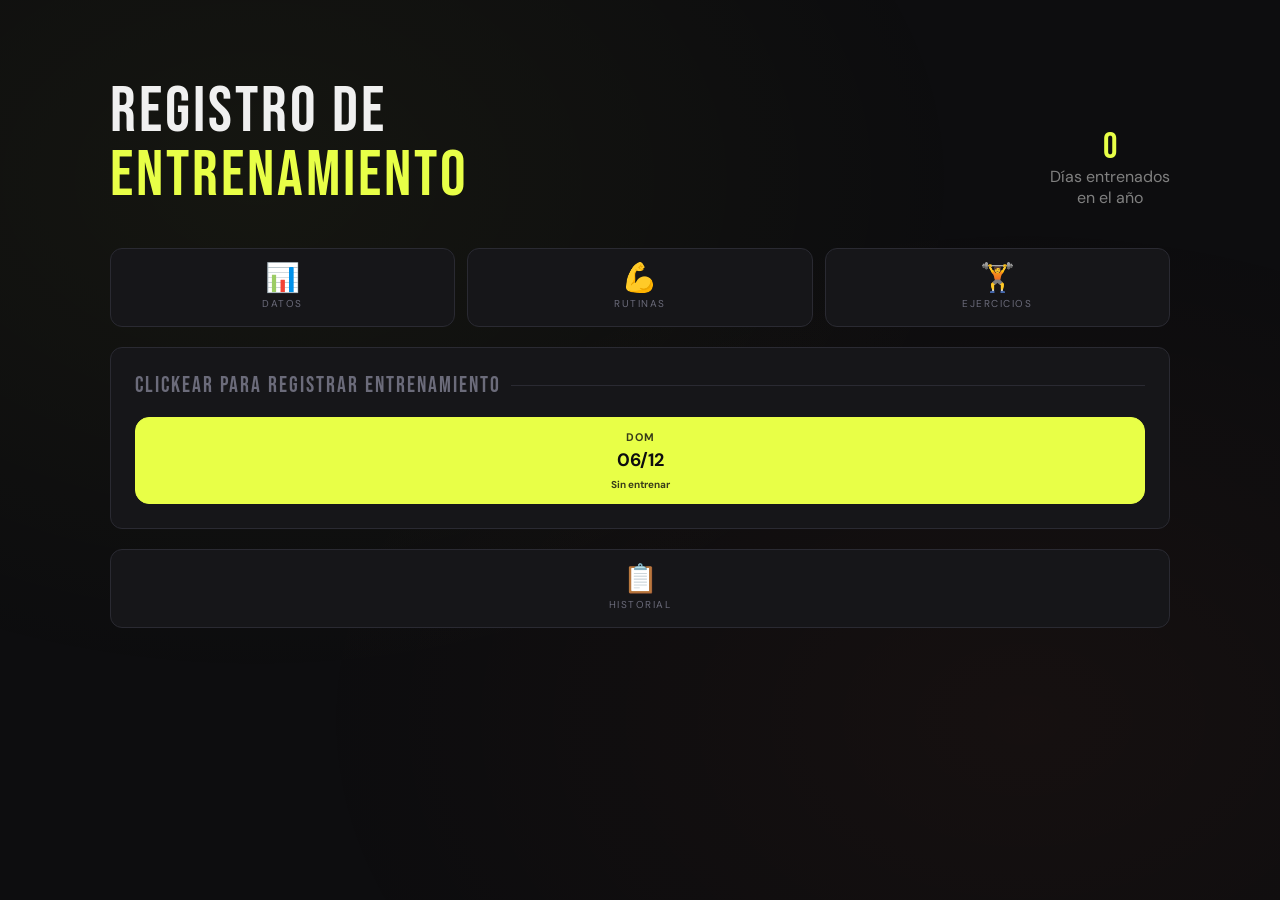
==== commit 92925ad9: "Cambios del index" ====
--- a/index.html
+++ b/index.html
@@ -31,7 +31,7 @@
       <div class="lbl">Rutinas</div>
     </div>
   </a>
-  <a href="pages/historialEntrenamientos.html" style="text-decoration:none">
+  <a href="pages/ejercicios.html" style="text-decoration:none">
     <div class="stat-pill">
       <div class="val">🏋️</div>
       <div class="lbl">Ejercicios</div>
@@ -43,39 +43,6 @@
     <div class="card" id="cardFecha">
         <div class="section-title">Clickear para registrar entrenamiento</div>
         <div class="cal-grid" id="calGrid"></div>
-    </div>
-</div>
-<div class="grid">
-    <div class="card">
-        <div class="section-title">Añadir Ejercicio</div>
-        <div class="form-group">
-            <label>Nombre del ejercicio</label>
-            <input type="text" id="exName" placeholder="Ej: Press banca, Sentadilla..."/>
-        </div>
-        <div class="form-group">
-            <label>Categoría</label>
-            <select id="exCategory">
-            <option value="Pecho">Pecho</option>
-            <option value="Espalda">Espalda</option>
-            <option value="Piernas">Piernas</option>
-            <option value="Hombros">Hombros</option>
-            <option value="Bíceps">Bíceps</option>
-            <option value="Tríceps">Tríceps</option>
-            <option value="Core">Core</option>
-            <option value="Cardio">Cardio</option>
-            <option value="Otro">Otro</option>
-            </select>
-        </div>
-        <div class="form-group">
-            <label>Series</label>
-            <div class="sets-builder" id="setsBuilder"></div>
-            <button class="btn-add-set" id="addSetBtn">+ Añadir serie</button>
-        </div>
-        <div class="form-group">
-            <label>Notas (opcional)</label>
-            <input type="text" id="exNotes" placeholder="Ej: Agarre ancho, pausa abajo..."/>
-        </div>
-        <button class="btn btn-primary" id="saveExBtn">GUARDAR EJERCICIO</button>
     </div>
 </div>
 
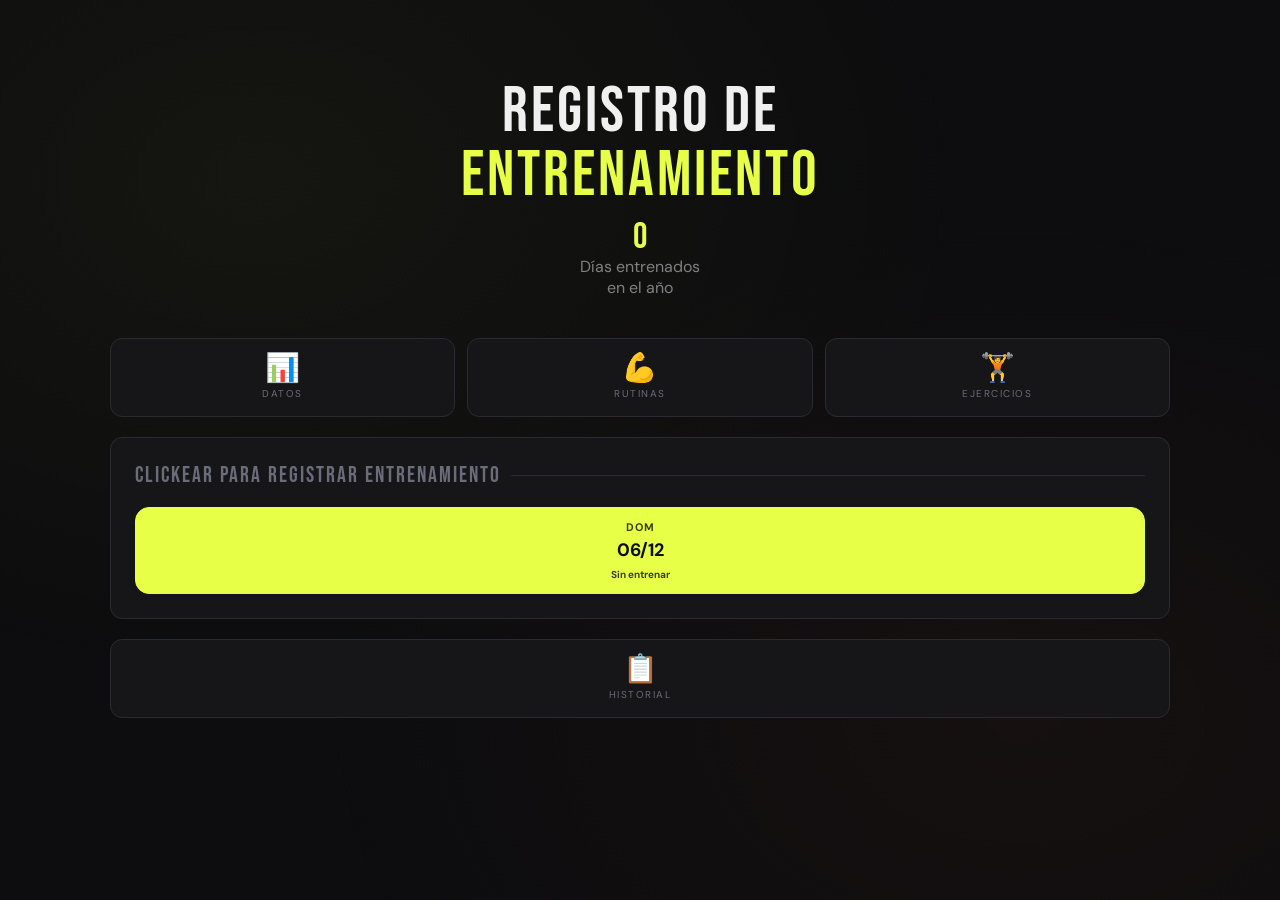
==== commit 50c9a519: "Muchos cambios" ====
--- a/index.html
+++ b/index.html
@@ -72,8 +72,6 @@
         <option value="Hombros">Hombros</option>
         <option value="Bíceps">Bíceps</option>
         <option value="Tríceps">Tríceps</option>
-        <option value="Core">Core</option>
-        <option value="Cardio">Cardio</option>
         <option value="Otro">Otro</option>
     </select>
     </div>
--- a/styles.css
+++ b/styles.css
@@ -40,12 +40,13 @@
   padding: 80px 20px 60px;
 }
 
+/* CAMBIO: header centrado */
 header {
   display: flex;
-  align-items: flex-end;
-  justify-content: space-between;
+  flex-direction: column;
+  align-items: center;
+  text-align: center;
   margin-bottom: 40px;
-  flex-wrap: wrap;
   gap: 12px;
 }
 
@@ -59,7 +60,8 @@
 
 .logo span { color: var(--accent); }
 
-.header-stat { text-align: right; }
+/* CAMBIO: stat centrado */
+.header-stat { text-align: center; }
 
 .header-stat .count {
   font-family: 'Bebas Neue', sans-serif;
@@ -330,7 +332,6 @@
 
 .btn-danger:hover { background: rgba(248,113,113,0.22); }
 
-/* SVG dentro de cualquier botón de eliminar */
 .btn-danger svg,
 .btn-remove-set svg {
   width: 15px;
@@ -543,7 +544,6 @@
 
 .sets-builder { margin-top: 12px; }
 
-/* Set row: label | reps | weight | [repeat] | trash */
 .set-row {
   display: grid;
   grid-template-columns: auto 1fr 1fr auto auto;
@@ -552,7 +552,6 @@
   margin-bottom: 8px;
 }
 
-/* Cuando NO hay botón repetir (primera serie) ocupa 4 columnas */
 .set-row.no-repeat {
   grid-template-columns: auto 1fr 1fr auto;
 }
@@ -583,7 +582,6 @@
   background: rgba(232,255,71,0.05);
 }
 
-/* ── Cesto de basura ── */
 .btn-remove-set {
   background: transparent;
   border: none;
@@ -610,7 +608,6 @@
   pointer-events: none;
 }
 
-/* Botón repetir serie */
 .btn-repeat-set {
   background: transparent;
   border: 1px solid rgba(232,255,71,0.25);
@@ -679,12 +676,58 @@
   color: grey;
 }
 
-/* ════════════════════════════════════════════════
-   AÑADIR AL FINAL DE styles.css
-   Estilos para superseries en el builder de rutinas
-════════════════════════════════════════════════ */
-
-/* Wrapper visual de superserie en el builder */
+/* ── Historial: headers de agrupación ── */
+.historial-year-header {
+  font-family: 'Bebas Neue', sans-serif;
+  font-size: 13px;
+  letter-spacing: 3px;
+  color: var(--text-muted);
+  text-transform: uppercase;
+  padding: 4px 0 2px;
+  margin-top: 12px;
+}
+
+.historial-month-header {
+  font-family: 'Bebas Neue', sans-serif;
+  font-size: 26px;
+  letter-spacing: 2px;
+  color: var(--text);
+  margin: 14px 0 10px;
+}
+
+/* ── Ejercicios existentes en modo libre ── */
+.ejercicios-existentes-cat {
+  font-size: 10px;
+  color: var(--text-muted);
+  text-transform: uppercase;
+  letter-spacing: 1.5px;
+  font-weight: 700;
+  margin: 14px 0 6px;
+}
+
+.ejercicio-existente-btn {
+  display: block;
+  width: 100%;
+  text-align: left;
+  background: var(--surface2);
+  border: 1px solid var(--border);
+  border-radius: 8px;
+  padding: 10px 14px;
+  color: var(--text);
+  font-family: 'DM Sans', sans-serif;
+  font-size: 14px;
+  font-weight: 500;
+  cursor: pointer;
+  margin-bottom: 6px;
+  transition: border-color 0.15s, background 0.15s;
+}
+
+.ejercicio-existente-btn:hover {
+  border-color: var(--accent);
+  background: rgba(232,255,71,0.04);
+}
+
+/* ── Superseries (rutinas builder) ── */
 .superserie-wrapper {
   border: 1px solid rgba(168, 85, 247, 0.3);
   border-radius: 14px;
@@ -706,7 +749,6 @@
   gap: 6px;
 }
 
-/* Ejercicio dentro de superserie */
 .ejercicio-builder-row {
   background: var(--surface2);
   border: 1px solid var(--border);
@@ -715,16 +757,13 @@
   margin-bottom: 10px;
 }
 
-.ejercicio-builder-row:last-child {
-  margin-bottom: 0;
-}
+.ejercicio-builder-row:last-child { margin-bottom: 0; }
 
 .ejercicio-builder-row.en-superserie {
   border-color: rgba(168, 85, 247, 0.2);
   margin-bottom: 8px;
 }
 
-/* Botón de agrupar como superserie */
 .btn-superserie {
   display: inline-flex;
   align-items: center;
@@ -755,11 +794,8 @@
   border-style: solid;
 }
 
-.btn-superserie.activo:hover {
-  background: rgba(168, 85, 247, 0.18);
-}
-
-/* Conector visual entre ejercicios de superserie */
+.btn-superserie.activo:hover { background: rgba(168, 85, 247, 0.18); }
+
 .superserie-wrapper .ejercicio-builder-row + .ejercicio-builder-row::before {
   content: '⚡';
   display: block;
